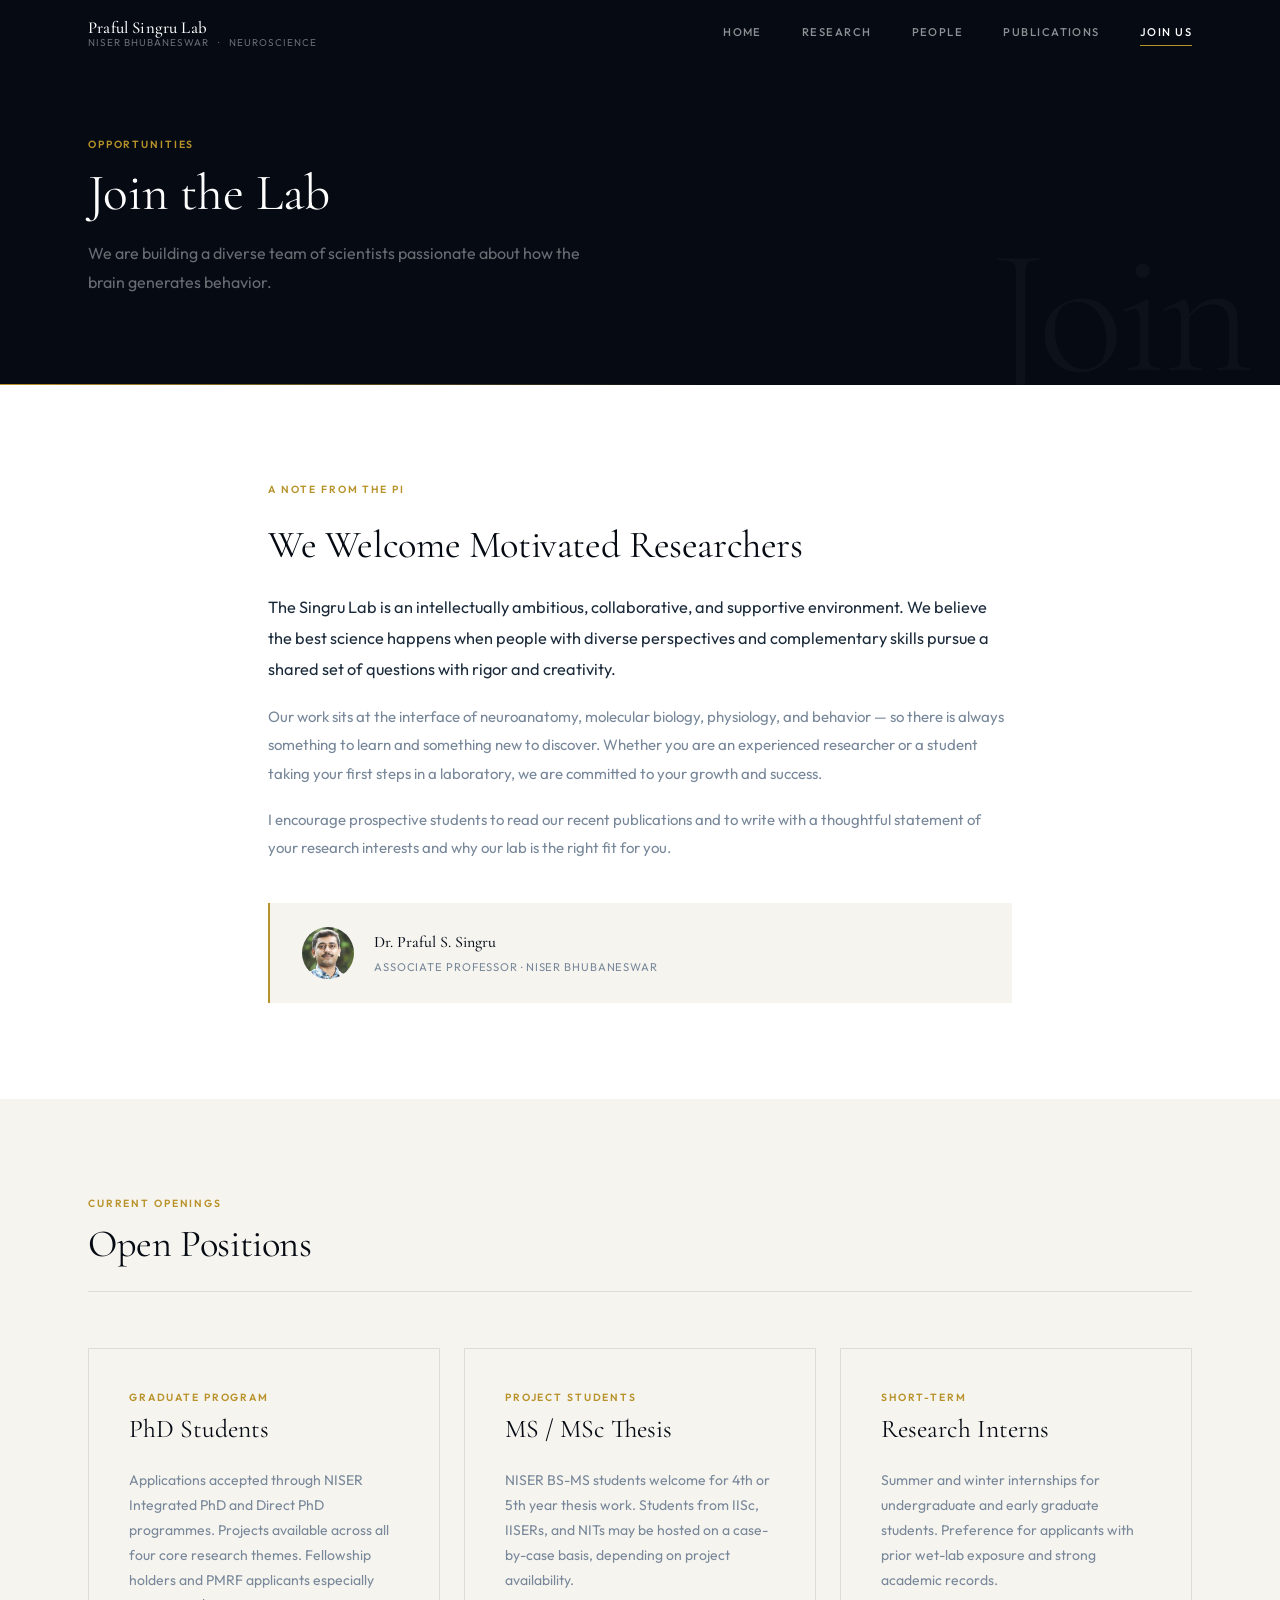
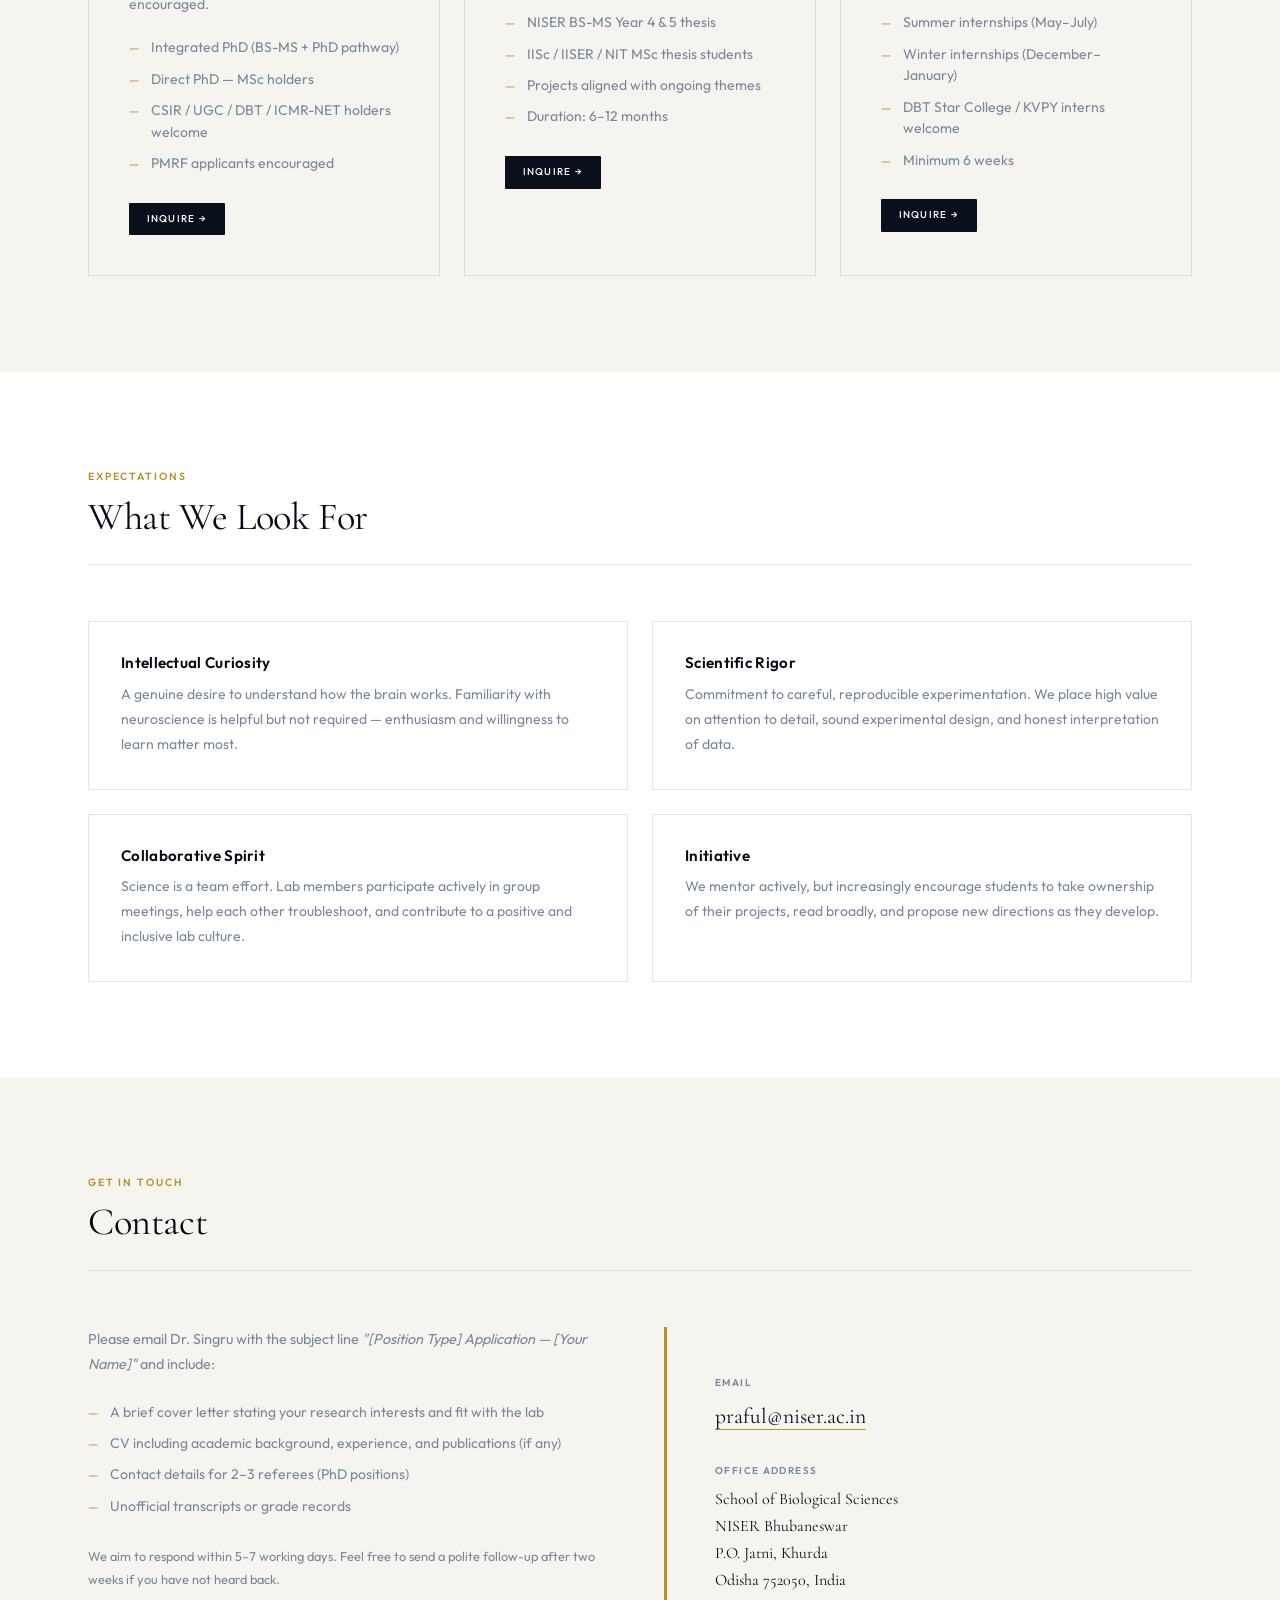
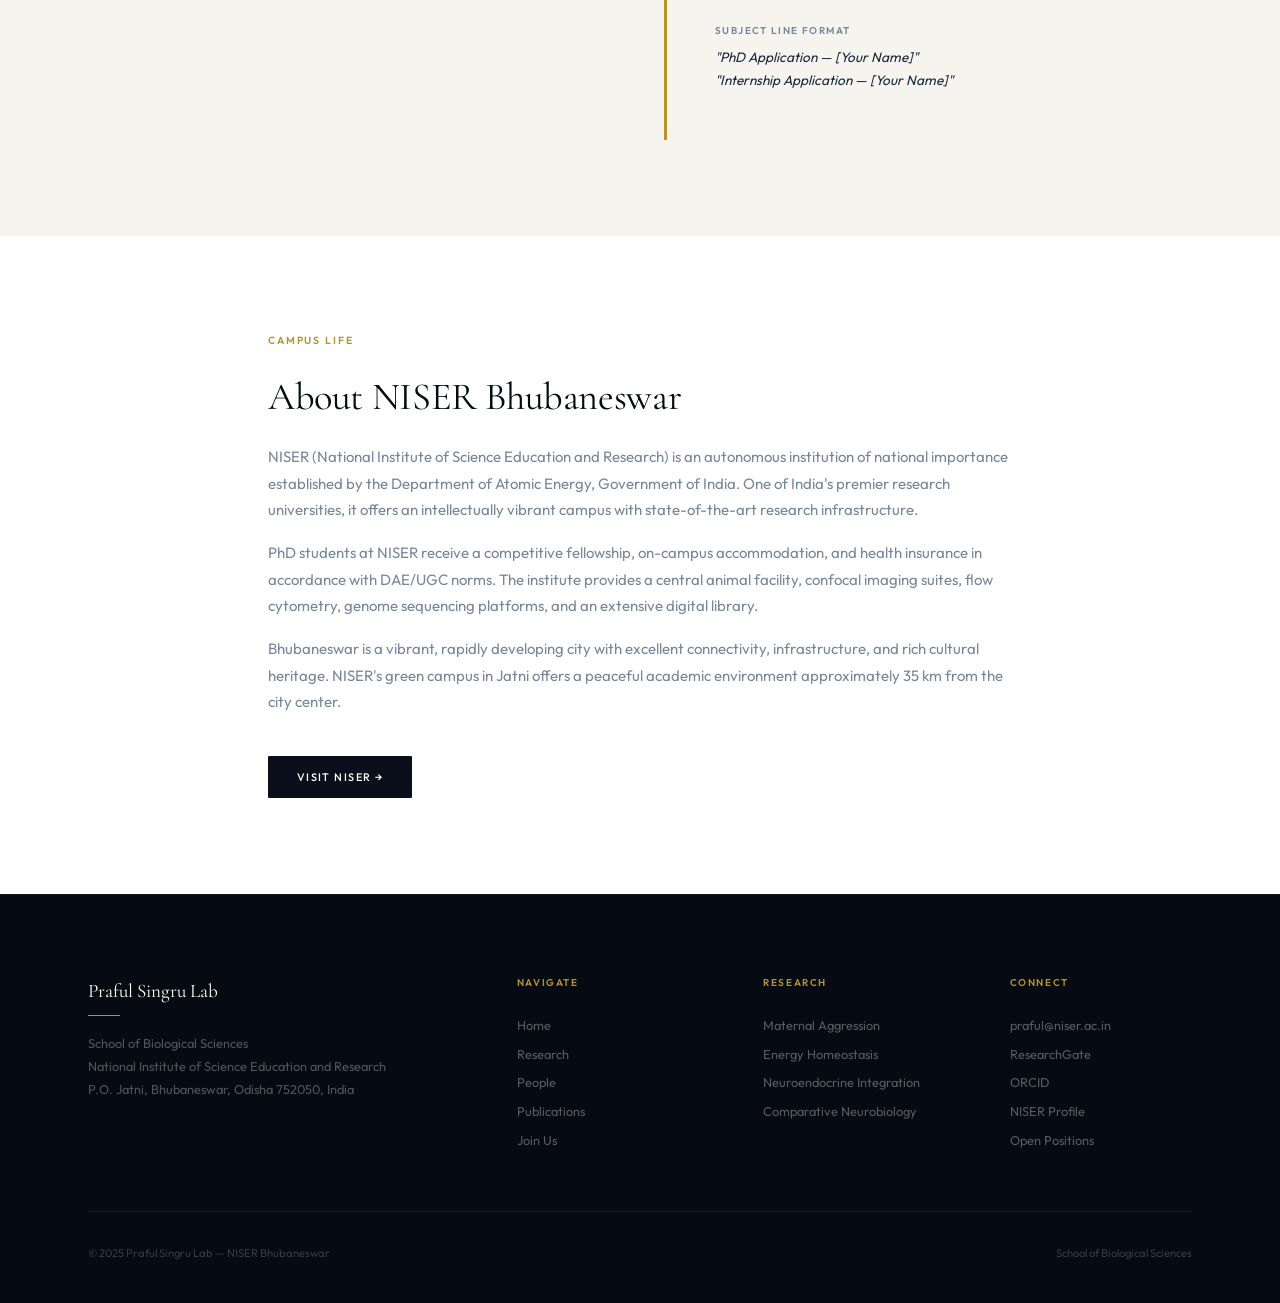
==== join.html @ 6de5e5c5 "first commit" ====
<!DOCTYPE html>
<html lang="en">
<head>
  <meta charset="UTF-8"/>
  <meta name="viewport" content="width=device-width,initial-scale=1.0"/>
  <title>Join Us — Praful Singru Lab</title>
  <link rel="stylesheet" href="assets/style.css"/>
</head>
<body>
<div id="nav-ph"></div>

<div class="page-band">
  <div class="page-band-bg-text">Join</div>
  <div class="page-band-rule"></div>
  <div class="wrap">
    <p class="label" style="color:var(--gold);">Opportunities</p>
    <h1 style="margin-top:.5rem;">Join the Lab</h1>
    <p class="lead">We are building a diverse team of scientists passionate about how the brain generates behavior.</p>
  </div>
</div>

<!-- ═══════ PI NOTE ═══════ -->
<section>
  <div class="wrap-sm">
    <p class="label mb-3" data-reveal>A Note from the PI</p>
    <h2 style="margin-bottom:1.5rem;" data-reveal data-reveal-delay="1">We Welcome Motivated Researchers</h2>

    <p style="font-size:1.02rem;color:var(--slate);line-height:1.9;margin-bottom:1.1rem;" data-reveal data-reveal-delay="2">
      The Singru Lab is an intellectually ambitious, collaborative, and supportive environment.
      We believe the best science happens when people with diverse perspectives and
      complementary skills pursue a shared set of questions with rigor and creativity.
    </p>
    <p style="line-height:1.9;margin-bottom:1.1rem;" data-reveal data-reveal-delay="3">
      Our work sits at the interface of neuroanatomy, molecular biology, physiology, and
      behavior — so there is always something to learn and something new to discover.
      Whether you are an experienced researcher or a student taking your first steps in
      a laboratory, we are committed to your growth and success.
    </p>
    <p style="line-height:1.9;margin-bottom:2.5rem;" data-reveal data-reveal-delay="4">
      I encourage prospective students to read our recent publications and to write
      with a thoughtful statement of your research interests and why our lab is the
      right fit for you.
    </p>

    <div style="display:flex;align-items:center;gap:1.25rem;padding:1.5rem 2rem;border-left:2px solid var(--gold);background:var(--cream);" data-reveal data-reveal-delay="5">
      <div style="width:52px;height:52px;border-radius:50%;background:var(--cream-dk);flex-shrink:0;display:flex;align-items:center;justify-content:center;overflow:hidden;">
        <img src="assets/images/praful-singru.png" alt="Dr. Praful S. Singru"
             style="width:100%;height:100%;object-fit:cover;"
             onerror="this.style.display='none'"/>
      </div>
      <div>
        <div style="font-family:'Cormorant Garamond',serif;font-size:1rem;font-weight:500;color:var(--ink);">Dr. Praful S. Singru</div>
        <div style="font-size:.7rem;color:var(--muted);letter-spacing:.08em;text-transform:uppercase;margin-top:.15rem;">Associate Professor · NISER Bhubaneswar</div>
      </div>
    </div>
  </div>
</section>

<!-- ═══════ OPEN POSITIONS ═══════ -->
<section class="bg-cream">
  <div class="wrap">
    <div class="sec-header">
      <div class="sec-header-left" data-reveal>
        <p class="label">Current Openings</p>
        <h2>Open Positions</h2>
      </div>
    </div>
    <div class="grid-3">

      <div class="position-card" data-reveal>
        <div class="pos-type">
          <p class="label">Graduate Program</p>
          <h3 style="margin-top:.4rem;">PhD Students</h3>
        </div>
        <p style="font-size:.875rem;">Applications accepted through NISER Integrated PhD and Direct PhD programmes. Projects available across all four core research themes. Fellowship holders and PMRF applicants especially encouraged.</p>
        <div class="pos-items">
          <div class="pos-item">Integrated PhD (BS-MS + PhD pathway)</div>
          <div class="pos-item">Direct PhD — MSc holders</div>
          <div class="pos-item">CSIR / UGC / DBT / ICMR-NET holders welcome</div>
          <div class="pos-item">PMRF applicants encouraged</div>
        </div>
        <a href="mailto:praful@niser.ac.in?subject=PhD Application" class="btn btn-ink btn-sm">Inquire →</a>
      </div>

      <div class="position-card" data-reveal data-reveal-delay="1">
        <div class="pos-type">
          <p class="label">Project Students</p>
          <h3 style="margin-top:.4rem;">MS / MSc Thesis</h3>
        </div>
        <p style="font-size:.875rem;">NISER BS-MS students welcome for 4th or 5th year thesis work. Students from IISc, IISERs, and NITs may be hosted on a case-by-case basis, depending on project availability.</p>
        <div class="pos-items">
          <div class="pos-item">NISER BS-MS Year 4 &amp; 5 thesis</div>
          <div class="pos-item">IISc / IISER / NIT MSc thesis students</div>
          <div class="pos-item">Projects aligned with ongoing themes</div>
          <div class="pos-item">Duration: 6–12 months</div>
        </div>
        <a href="mailto:praful@niser.ac.in?subject=MSc Project Inquiry" class="btn btn-ink btn-sm">Inquire →</a>
      </div>

      <div class="position-card" data-reveal data-reveal-delay="2">
        <div class="pos-type">
          <p class="label">Short-Term</p>
          <h3 style="margin-top:.4rem;">Research Interns</h3>
        </div>
        <p style="font-size:.875rem;">Summer and winter internships for undergraduate and early graduate students. Preference for applicants with prior wet-lab exposure and strong academic records.</p>
        <div class="pos-items">
          <div class="pos-item">Summer internships (May–July)</div>
          <div class="pos-item">Winter internships (December–January)</div>
          <div class="pos-item">DBT Star College / KVPY interns welcome</div>
          <div class="pos-item">Minimum 6 weeks</div>
        </div>
        <a href="mailto:praful@niser.ac.in?subject=Internship Application" class="btn btn-ink btn-sm">Inquire →</a>
      </div>

    </div>
  </div>
</section>

<!-- ═══════ WHAT WE LOOK FOR ═══════ -->
<section>
  <div class="wrap">
    <div class="sec-header">
      <div class="sec-header-left" data-reveal>
        <p class="label">Expectations</p>
        <h2>What We Look For</h2>
      </div>
    </div>
    <div class="grid-2">
      <div style="padding:2rem;border:1px solid var(--rule);" data-reveal>
        <h4 style="margin-bottom:.6rem;">Intellectual Curiosity</h4>
        <p style="font-size:.875rem;">A genuine desire to understand how the brain works. Familiarity with neuroscience is helpful but not required — enthusiasm and willingness to learn matter most.</p>
      </div>
      <div style="padding:2rem;border:1px solid var(--rule);" data-reveal data-reveal-delay="1">
        <h4 style="margin-bottom:.6rem;">Scientific Rigor</h4>
        <p style="font-size:.875rem;">Commitment to careful, reproducible experimentation. We place high value on attention to detail, sound experimental design, and honest interpretation of data.</p>
      </div>
      <div style="padding:2rem;border:1px solid var(--rule);" data-reveal data-reveal-delay="2">
        <h4 style="margin-bottom:.6rem;">Collaborative Spirit</h4>
        <p style="font-size:.875rem;">Science is a team effort. Lab members participate actively in group meetings, help each other troubleshoot, and contribute to a positive and inclusive lab culture.</p>
      </div>
      <div style="padding:2rem;border:1px solid var(--rule);" data-reveal data-reveal-delay="3">
        <h4 style="margin-bottom:.6rem;">Initiative</h4>
        <p style="font-size:.875rem;">We mentor actively, but increasingly encourage students to take ownership of their projects, read broadly, and propose new directions as they develop.</p>
      </div>
    </div>
  </div>
</section>

<!-- ═══════ CONTACT ═══════ -->
<section class="bg-cream">
  <div class="wrap">
    <div class="sec-header">
      <div class="sec-header-left" data-reveal>
        <p class="label">Get in Touch</p>
        <h2>Contact</h2>
      </div>
    </div>

    <div style="display:grid;grid-template-columns:1fr 1fr;gap:3rem;align-items:start;">
      <div data-reveal>
        <p style="margin-bottom:1.5rem;font-size:.9rem;">
          Please email Dr. Singru with the subject line
          <em>"[Position Type] Application — [Your Name]"</em> and include:
        </p>
        <div class="pos-items">
          <div class="pos-item">A brief cover letter stating your research interests and fit with the lab</div>
          <div class="pos-item">CV including academic background, experience, and publications (if any)</div>
          <div class="pos-item">Contact details for 2–3 referees (PhD positions)</div>
          <div class="pos-item">Unofficial transcripts or grade records</div>
        </div>
        <p style="font-size:.8rem;color:var(--muted);margin-top:1.5rem;">
          We aim to respond within 5–7 working days. Feel free to send a polite
          follow-up after two weeks if you have not heard back.
        </p>
      </div>

      <div class="contact-panel" data-reveal data-reveal-delay="2">
        <div class="contact-field">
          <div class="contact-field-label">Email</div>
          <div class="contact-field-val">
            <a href="mailto:praful@niser.ac.in">praful@niser.ac.in</a>
          </div>
        </div>
        <div class="contact-field">
          <div class="contact-field-label">Office Address</div>
          <div class="contact-field-val" style="font-size:1rem;line-height:1.7;">
            School of Biological Sciences<br>
            NISER Bhubaneswar<br>
            P.O. Jatni, Khurda<br>
            Odisha 752050, India
          </div>
        </div>
        <div class="contact-field">
          <div class="contact-field-label">Subject Line Format</div>
          <div style="font-size:.85rem;font-style:italic;color:var(--slate);margin-top:.3rem;">
            "PhD Application — [Your Name]"<br>
            "Internship Application — [Your Name]"
          </div>
        </div>
      </div>
    </div>
  </div>
</section>

<!-- ═══════ ABOUT NISER ═══════ -->
<section>
  <div class="wrap-sm">
    <p class="label mb-3" data-reveal>Campus Life</p>
    <h2 style="margin-bottom:1.5rem;" data-reveal data-reveal-delay="1">About NISER Bhubaneswar</h2>
    <p style="margin-bottom:1rem;" data-reveal data-reveal-delay="2">
      NISER (National Institute of Science Education and Research) is an autonomous institution
      of national importance established by the Department of Atomic Energy, Government of India.
      One of India's premier research universities, it offers an intellectually vibrant campus
      with state-of-the-art research infrastructure.
    </p>
    <p style="margin-bottom:1rem;" data-reveal data-reveal-delay="3">
      PhD students at NISER receive a competitive fellowship, on-campus accommodation, and health
      insurance in accordance with DAE/UGC norms. The institute provides a central animal facility,
      confocal imaging suites, flow cytometry, genome sequencing platforms, and an extensive
      digital library.
    </p>
    <p style="margin-bottom:2.5rem;" data-reveal data-reveal-delay="4">
      Bhubaneswar is a vibrant, rapidly developing city with excellent connectivity, infrastructure,
      and rich cultural heritage. NISER's green campus in Jatni offers a peaceful academic
      environment approximately 35 km from the city center.
    </p>
    <a href="https://niser.ac.in" target="_blank" rel="noopener" class="btn btn-ink" data-reveal data-reveal-delay="5">Visit NISER →</a>
  </div>
</section>

<div id="footer-ph"></div>
<script src="assets/components.js"></script>
<style>
  @media(max-width:700px){
    section .wrap > div[style*="grid-template-columns:1fr 1fr"]{grid-template-columns:1fr!important}
  }
</style>
</body>
</html>
---- assets/style.css ----
@import url('https://fonts.googleapis.com/css2?family=Cormorant+Garamond:ital,wght@0,300;0,400;0,500;0,600;1,300;1,400;1,500&family=Outfit:wght@300;400;500;600&display=swap');

:root {
  --ink:        #09101c;
  --ink-deep:   #050a13;
  --slate:      #1b2a3b;
  --gold:       #b8922a;
  --gold-lt:    #c9a84c;
  --gold-pale:  #e8d5a3;
  --gold-dim:   rgba(184,146,42,0.14);
  --cream:      #f6f4ef;
  --cream-dk:   #ece8de;
  --white:      #ffffff;
  --muted:      #78889a;
  --muted-lt:   #a0adb9;
  --rule:       rgba(9,16,28,0.10);
  --rule-heavy: rgba(9,16,28,0.22);
  --rule-lt:    rgba(255,255,255,0.08);
  --ease:       cubic-bezier(0.22, 0.61, 0.36, 1);
  --ease-snap:  cubic-bezier(0.16, 1, 0.3, 1);
  --shadow-sm:  0 2px 14px rgba(9,16,28,0.07);
  --shadow-md:  0 8px 40px rgba(9,16,28,0.11);
}

*,*::before,*::after{box-sizing:border-box;margin:0;padding:0}
html{scroll-behavior:smooth;font-size:16px}
body{font-family:'Outfit',system-ui,sans-serif;color:var(--ink);background:var(--white);line-height:1.7;-webkit-font-smoothing:antialiased;text-rendering:optimizeLegibility}

/* ── Typography ── */
.display{font-family:'Cormorant Garamond',Georgia,serif;font-size:clamp(2.8rem,6.5vw,5.2rem);font-weight:400;line-height:1.06;letter-spacing:-0.025em;color:var(--ink-deep)}
h1,h2,h3,h4{font-family:'Cormorant Garamond',Georgia,serif;line-height:1.18;color:var(--ink-deep)}
h1{font-size:clamp(2rem,4.5vw,3.2rem);font-weight:400}
h2{font-size:clamp(1.65rem,3vw,2.5rem);font-weight:400;letter-spacing:-0.01em}
h3{font-size:clamp(1.2rem,2vw,1.6rem);font-weight:400}
h4{font-size:.95rem;font-weight:600;font-family:'Outfit',sans-serif;letter-spacing:.02em}
p{color:var(--muted);font-size:.9375rem;line-height:1.78}
a{color:inherit;text-decoration:none}

/* ── Layout ── */
.wrap{max-width:1200px;margin:0 auto;padding:0 3rem}
.wrap-sm{max-width:840px;margin:0 auto;padding:0 3rem}
.wrap-xs{max-width:640px;margin:0 auto;padding:0 3rem}
section{padding:6rem 0}

/* ── Scroll Reveal ── */
[data-reveal]{opacity:0;transform:translateY(24px);transition:opacity .75s var(--ease),transform .75s var(--ease)}
[data-reveal].visible{opacity:1;transform:none}
[data-reveal-delay="1"]{transition-delay:.1s}
[data-reveal-delay="2"]{transition-delay:.2s}
[data-reveal-delay="3"]{transition-delay:.3s}
[data-reveal-delay="4"]{transition-delay:.4s}
[data-reveal-delay="5"]{transition-delay:.5s}
[data-reveal-delay="6"]{transition-delay:.6s}

/* ── Navbar ── */
#nav{position:fixed;top:0;left:0;right:0;z-index:200;transition:background .45s var(--ease),border-color .45s,box-shadow .45s;border-bottom:1px solid transparent}
#nav.solid{background:rgba(255,255,255,.97);border-bottom-color:var(--rule);backdrop-filter:blur(20px);-webkit-backdrop-filter:blur(20px)}
.nav-wrap{max-width:1200px;margin:0 auto;padding:0 3rem;height:68px;display:flex;align-items:center;justify-content:space-between}
.nav-logo{display:flex;flex-direction:column;gap:2px}
.nav-logo-name{font-family:'Cormorant Garamond',serif;font-size:1.05rem;font-weight:500;color:var(--white);letter-spacing:.01em;line-height:1;transition:color .3s}
#nav.solid .nav-logo-name{color:var(--ink-deep)}
.nav-logo-sub{font-size:.62rem;font-weight:400;color:rgba(255,255,255,.4);letter-spacing:.1em;text-transform:uppercase;line-height:1;transition:color .3s}
#nav.solid .nav-logo-sub{color:var(--muted)}
.nav-links{display:flex;align-items:center;gap:2.5rem}
.nav-links a{font-size:.7rem;font-weight:500;letter-spacing:.13em;text-transform:uppercase;color:rgba(255,255,255,.55);position:relative;padding-bottom:3px;transition:color .25s}
#nav.solid .nav-links a{color:var(--muted)}
.nav-links a::after{content:'';position:absolute;bottom:-1px;left:0;width:0;height:1px;background:var(--gold);transition:width .35s var(--ease-snap)}
.nav-links a:hover{color:var(--white)}
#nav.solid .nav-links a:hover{color:var(--ink)}
.nav-links a:hover::after,.nav-links a.active::after{width:100%}
.nav-links a.active{color:var(--white)}
#nav.solid .nav-links a.active{color:var(--ink)}
.ham{display:none;flex-direction:column;gap:5px;cursor:pointer;padding:4px}
.ham span{display:block;width:22px;height:1.5px;background:var(--white);border-radius:1px;transition:all .25s}
#nav.solid .ham span{background:var(--ink)}
.mob-nav{display:none;position:fixed;top:68px;left:0;right:0;bottom:0;background:var(--white);z-index:199;flex-direction:column;padding:2.5rem 3rem;gap:.25rem;overflow-y:auto}
.mob-nav.open{display:flex}
.mob-nav a{font-size:1.6rem;font-family:'Cormorant Garamond',serif;font-weight:400;color:var(--ink);padding:.75rem 0;border-bottom:1px solid var(--rule);transition:color .2s,padding-left .3s var(--ease)}
.mob-nav a:hover{color:var(--gold);padding-left:.5rem}

/* ── Hero ── */
.hero{min-height:100svh;background:var(--ink-deep);position:relative;overflow:hidden;display:flex;align-items:flex-end;padding-bottom:5rem}
.hero-canvas{position:absolute;top:0;left:0;width:100%;height:100%;z-index:0;display:block}
/* right vertical rule */
/* right rule removed — animation fills right side */
.hero-content{position:relative;z-index:3;max-width:1200px;margin:0 auto;padding:0 3rem;width:100%}
.hero-eyebrow{display:inline-flex;align-items:center;gap:1rem;font-size:.68rem;font-weight:500;letter-spacing:.2em;text-transform:uppercase;color:var(--gold-pale);margin-bottom:2rem;opacity:0;animation:heroFade .8s .3s var(--ease) forwards}
.hero-eyebrow-line{width:36px;height:1px;background:var(--gold);flex-shrink:0}
.hero .display{color:var(--white);max-width:820px;opacity:0;animation:heroFade .9s .5s var(--ease) forwards}
.hero .display em{font-style:italic;color:var(--gold-pale)}
.hero-sub{font-size:.95rem;font-weight:300;color:rgba(255,255,255,.45);max-width:500px;line-height:1.85;margin-top:1.75rem;opacity:0;animation:heroFade .9s .7s var(--ease) forwards}
.hero-cta{display:flex;gap:.85rem;margin-top:2.75rem;flex-wrap:wrap;opacity:0;animation:heroFade .9s .9s var(--ease) forwards}
.hero-side-label{position:absolute;right:1.6rem;bottom:120px;z-index:3;writing-mode:vertical-rl;font-size:.58rem;letter-spacing:.2em;text-transform:uppercase;color:rgba(255,255,255,.18);display:flex;align-items:center;gap:.6rem;opacity:0;animation:heroFade 1s 1.1s var(--ease) forwards}
.hero-side-label::after{content:'';display:block;width:1px;height:44px;background:linear-gradient(to bottom,rgba(255,255,255,.15),transparent)}

/* ── Ticker ── */
.hero-ticker{position:absolute;bottom:0;left:0;right:0;z-index:4;border-top:1px solid rgba(255,255,255,.07);background:rgba(5,10,19,.7);backdrop-filter:blur(8px);overflow:hidden;height:44px;display:flex;align-items:center}
.hero-ticker-track{display:flex;white-space:nowrap;animation:ticker 40s linear infinite}
.hero-ticker-item{display:inline-flex;align-items:center;gap:1.5rem;font-size:.6rem;font-weight:500;letter-spacing:.18em;text-transform:uppercase;color:rgba(255,255,255,.25);padding:0 3rem}
.hero-ticker-item::before{content:'◆';color:rgba(184,146,42,.6);font-size:.35rem;flex-shrink:0}

/* ── Buttons ── */
.btn{display:inline-flex;align-items:center;gap:.5rem;padding:.72rem 1.8rem;font-family:'Outfit',sans-serif;font-size:.68rem;font-weight:500;letter-spacing:.13em;text-transform:uppercase;border-radius:1px;cursor:pointer;border:none;transition:all .25s var(--ease)}
.btn-gold{background:var(--gold);color:var(--white)}
.btn-gold:hover{background:var(--gold-lt);transform:translateY(-1px);box-shadow:0 6px 24px rgba(184,146,42,.35)}
.btn-ghost{background:transparent;color:var(--white);border:1px solid rgba(255,255,255,.22)}
.btn-ghost:hover{border-color:rgba(255,255,255,.55);transform:translateY(-1px)}
.btn-ink{background:var(--ink);color:var(--white)}
.btn-ink:hover{background:var(--slate);transform:translateY(-1px);box-shadow:var(--shadow-sm)}
.btn-outline-ink{background:transparent;color:var(--ink);border:1px solid var(--rule-heavy)}
.btn-outline-ink:hover{border-color:var(--ink);background:var(--ink);color:var(--white)}
.btn-sm{padding:.5rem 1.1rem;font-size:.62rem}

/* ── Labels ── */
.label{font-size:.65rem;font-weight:600;letter-spacing:.18em;text-transform:uppercase;color:var(--gold)}
.gold-rule{width:40px;height:2px;background:var(--gold)}
.num-ghost{font-family:'Cormorant Garamond',serif;font-size:5.5rem;font-weight:300;line-height:1;color:var(--cream-dk);user-select:none;flex-shrink:0}

/* ── Section header ── */
.sec-header{display:flex;align-items:flex-end;justify-content:space-between;gap:2rem;margin-bottom:3.5rem;padding-bottom:1.5rem;border-bottom:1px solid var(--rule)}
.sec-header-left{flex:1}
.sec-header h2{margin-top:.5rem}

/* ── Page band ── */
.page-band{background:var(--ink-deep);padding:8.5rem 0 5.5rem;position:relative;overflow:hidden}
.page-band-bg-text{position:absolute;bottom:-.1em;right:2rem;font-family:'Cormorant Garamond',serif;font-size:clamp(5rem,14vw,13rem);font-weight:300;color:rgba(255,255,255,.03);line-height:1;pointer-events:none;user-select:none;white-space:nowrap;letter-spacing:-.03em}
.page-band::after{content:'';position:absolute;bottom:0;left:0;right:0;height:1px;background:linear-gradient(to right,var(--gold),transparent 55%)}
.page-band h1{color:var(--white)}
.page-band .lead{font-size:1rem;color:rgba(255,255,255,.4);margin-top:1rem;max-width:520px;line-height:1.8}

/* ── Stats ── */
.stats-bar{background:var(--cream);border-bottom:1px solid var(--cream-dk)}
.stats-grid{display:grid;grid-template-columns:repeat(4,1fr)}
.stat-item{padding:2.5rem 3rem;border-right:1px solid var(--cream-dk);position:relative;overflow:hidden;transition:background .3s}
.stat-item:last-child{border-right:none}
.stat-item::after{content:'';position:absolute;bottom:0;left:0;right:0;height:0;background:var(--gold);transition:height .35s var(--ease-snap)}
.stat-item:hover{background:var(--white)}
.stat-item:hover::after{height:2px}
.stat-num{font-family:'Cormorant Garamond',serif;font-size:3rem;font-weight:300;color:var(--ink);line-height:1;margin-bottom:.4rem}
.stat-label{font-size:.63rem;font-weight:500;letter-spacing:.14em;text-transform:uppercase;color:var(--muted)}

/* ── About ── */
.about-split{display:grid;grid-template-columns:1fr 1fr;gap:6rem;align-items:center}
.about-img-ph{aspect-ratio:4/3;background:var(--cream);border:1px solid var(--cream-dk);display:flex;align-items:center;justify-content:center;color:#b8c0cc;font-size:.72rem;position:relative}
.about-img-ph::before{content:'';position:absolute;top:-14px;left:-14px;right:14px;bottom:14px;border:1px solid var(--cream-dk);pointer-events:none}
.about-img-ph::after{content:'';position:absolute;bottom:-4px;right:-4px;width:56px;height:56px;background:var(--gold);opacity:.1;pointer-events:none}

/* ── Homepage research highlight cards ── */
.highlight-grid{display:grid;grid-template-columns:repeat(3,1fr);border-top:1px solid var(--rule-lt)}
.highlight-item{padding:2.75rem;border-right:1px solid var(--rule-lt);position:relative;transition:background .3s var(--ease)}
.highlight-item:last-child{border-right:none}
.highlight-item::before{content:'';position:absolute;top:0;left:0;right:0;height:0;background:linear-gradient(to right,var(--gold),transparent);opacity:.6;transition:height .35s var(--ease-snap)}
.highlight-item:hover{background:rgba(255,255,255,.03)}
.highlight-item:hover::before{height:1px}
.hi-num{font-family:'Cormorant Garamond',serif;font-size:.7rem;color:rgba(255,255,255,.2);letter-spacing:.12em;margin-bottom:1.5rem}
.hi-title{font-family:'Cormorant Garamond',serif;font-size:1.35rem;color:var(--white);font-weight:400;margin-bottom:.75rem;line-height:1.3}
.hi-body{font-size:.83rem;color:rgba(255,255,255,.4);line-height:1.78}
.hi-link{display:inline-flex;align-items:center;gap:.4rem;font-size:.62rem;font-weight:500;letter-spacing:.12em;text-transform:uppercase;color:var(--gold);border-bottom:1px solid rgba(184,146,42,.35);padding-bottom:1px;margin-top:1.25rem;transition:border-color .2s,color .2s}
.hi-link:hover{border-color:var(--gold);color:var(--gold-lt)}

/* ── Homepage pubs ── */
.home-pub-item{display:grid;grid-template-columns:48px 1fr;gap:1.5rem;align-items:start;padding:1.75rem 0;border-bottom:1px solid var(--rule);position:relative;transition:padding .2s}
.home-pub-index{font-family:'Cormorant Garamond',serif;font-size:1.35rem;color:var(--cream-dk);font-weight:300;padding-top:.1rem}

/* ── Research page items ── */
.research-item{display:grid;grid-template-columns:100px 1fr 1fr;gap:0 3rem;align-items:start;padding:4rem 0;border-bottom:1px solid var(--rule);position:relative}
.research-item:first-of-type{border-top:1px solid var(--rule)}
.research-item-body{padding:0 2.5rem;border-left:1px solid var(--rule)}
.research-item-body h3{margin-bottom:1rem;line-height:1.25}
.research-item-body p{font-size:.875rem;margin-bottom:.85rem}
.research-item-body ul{margin:.75rem 0 1.25rem;padding-left:0;list-style:none;display:flex;flex-direction:column;gap:.4rem}
.research-item-body li{display:flex;align-items:baseline;gap:.75rem;font-size:.85rem;color:var(--muted);line-height:1.5}
.research-item-body li::before{content:'→';color:var(--gold);font-size:.7rem;flex-shrink:0}
.research-item-body strong{color:var(--slate);font-weight:500}
.research-img-ph{aspect-ratio:4/3;background:var(--cream);border:1px solid var(--cream-dk);display:flex;align-items:center;justify-content:center;color:var(--muted-lt);font-size:.72rem;text-align:center;position:relative}
.research-img-ph::before{content:'';position:absolute;top:8px;left:8px;right:-8px;bottom:-8px;border:1px solid var(--cream-dk);z-index:-1}

/* ── Methods grid ── */
.methods-grid{display:grid;grid-template-columns:repeat(3,1fr);border:1px solid var(--rule)}
.method-item{padding:2rem;border-right:1px solid var(--rule);border-bottom:1px solid var(--rule);transition:background .2s;position:relative}
.method-item:hover{background:var(--cream)}
.method-item:nth-child(3n){border-right:none}
.method-item:nth-last-child(-n+3){border-bottom:none}
.method-num{font-family:'Cormorant Garamond',serif;font-size:1.8rem;font-weight:300;color:var(--cream-dk);line-height:1;margin-bottom:.5rem}
.method-item h4{margin-bottom:.5rem}

/* ── PI ── */
.pi-block{display:grid;grid-template-columns:260px 1fr;gap:4rem;align-items:start;padding:3.5rem;border:1px solid var(--rule);background:var(--cream);position:relative}
.pi-block::before{content:'';position:absolute;top:0;left:0;width:3px;height:100%;background:var(--gold)}
.pi-img{width:100%;aspect-ratio:3/4;background:var(--cream-dk);border:1px solid var(--cream-dk);display:flex;flex-direction:column;align-items:center;justify-content:center;color:#b0bac7;font-size:.72rem;text-align:center;gap:.3rem;overflow:hidden}
.pi-img img{width:100%;height:100%;object-fit:cover;display:block}
.pi-role{font-size:.63rem;font-weight:600;letter-spacing:.14em;text-transform:uppercase;color:var(--gold);margin-top:.35rem;margin-bottom:1.75rem}
.pi-bio p{font-size:.875rem;margin-bottom:.9rem;line-height:1.78}
.pi-links{display:flex;flex-wrap:wrap;gap:.5rem;margin-top:1.75rem}
.pi-link{font-size:.62rem;font-weight:500;letter-spacing:.1em;text-transform:uppercase;color:var(--ink);border:1px solid var(--rule-heavy);padding:.4rem .85rem;transition:all .2s var(--ease)}
.pi-link:hover{background:var(--ink);color:var(--white);border-color:var(--ink)}

/* ── People grid ── */
.people-grid{display:grid;grid-template-columns:repeat(auto-fill,minmax(190px,1fr));border:1px solid var(--rule);background:var(--rule);gap:1px}
.person-cell{background:var(--white);padding:2rem 1.5rem;transition:background .25s;position:relative}
.person-cell::before{content:'';position:absolute;top:0;left:0;right:0;height:0;background:var(--gold);transition:height .3s var(--ease-snap)}
.person-cell:hover{background:var(--cream)}
.person-cell:hover::before{height:2px}
.person-img{aspect-ratio:1;background:var(--cream);margin-bottom:1.2rem;display:flex;align-items:center;justify-content:center;color:#c0c8d4;font-size:.7rem;overflow:hidden}
.person-img img{width:100%;height:100%;object-fit:cover;display:block}
.person-name{font-weight:500;font-size:.9rem;color:var(--ink);margin-bottom:.15rem;line-height:1.3}
.person-role{font-size:.62rem;color:var(--muted);text-transform:uppercase;letter-spacing:.09em;margin-bottom:.6rem}
.person-topic{font-size:.8rem;color:var(--muted);line-height:1.55;margin-bottom:.75rem}
.person-link{font-size:.62rem;font-weight:500;letter-spacing:.1em;text-transform:uppercase;color:var(--gold);border-bottom:1px solid rgba(184,146,42,.35);padding-bottom:1px;margin-right:.75rem;transition:color .2s,border-color .2s}
.person-link:hover{color:var(--ink);border-color:var(--ink)}

/* ── Alumni ── */
.alumni-table{width:100%;border-collapse:collapse}
.alumni-table th{font-size:.62rem;font-weight:600;letter-spacing:.14em;text-transform:uppercase;color:var(--muted);text-align:left;padding:0 1rem 1rem 0;border-bottom:1px solid var(--rule-heavy)}
.alumni-table td{padding:1rem 1rem 1rem 0;font-size:.875rem;border-bottom:1px solid rgba(9,16,28,.05);vertical-align:top}
.alumni-table tr:hover td{background:var(--cream)}
.alumni-table td:first-child{font-weight:500;color:var(--ink)}
.alumni-table td:not(:first-child){color:var(--muted)}

/* ── Publications ── */
.filter-tabs{display:inline-flex;border:1px solid var(--rule-heavy);margin-bottom:3.5rem;overflow:hidden}
.filter-tab{font-size:.62rem;font-weight:500;letter-spacing:.1em;text-transform:uppercase;padding:.6rem 1.15rem;cursor:pointer;color:var(--muted);background:var(--white);border-right:1px solid var(--rule);transition:all .18s}
.filter-tab:last-child{border-right:none}
.filter-tab:hover{color:var(--ink);background:var(--cream)}
.filter-tab.on{background:var(--ink);color:var(--white)}
.pub-year-block{margin-bottom:3.5rem}
.pub-year-head{display:flex;align-items:baseline;gap:1.25rem;margin-bottom:1.25rem;padding-bottom:.85rem;border-bottom:2px solid var(--ink-deep)}
.pub-year-num{font-family:'Cormorant Garamond',serif;font-size:2.2rem;font-weight:300;color:var(--ink);line-height:1}
.pub-year-count{font-size:.62rem;font-weight:500;letter-spacing:.1em;text-transform:uppercase;color:var(--muted-lt)}
.pub-item{padding:1.4rem 0 1.4rem 0;border-bottom:1px solid rgba(9,16,28,.05);display:grid;grid-template-columns:18px 1fr;gap:0 1.25rem;align-items:start;position:relative;border-left:2px solid transparent;transition:border-color .25s,background .2s,padding .2s}
.pub-item.starred{border-left-color:var(--gold)}
.pub-item:hover{background:var(--cream);padding-left:1rem;padding-right:1rem;margin:0 -1rem}
.pub-star{color:var(--gold);font-size:.65rem;padding-top:.28rem}
.pub-star.empty{opacity:0}
.pub-title{font-family:'Cormorant Garamond',serif;font-size:1.05rem;color:var(--ink);line-height:1.45;margin-bottom:.3rem;font-weight:500}
.pub-authors{font-size:.8rem;color:var(--muted);margin-bottom:.2rem;line-height:1.55}
.pub-authors strong{color:var(--slate);font-weight:500}
.pub-venue-row{display:flex;align-items:center;gap:.75rem;flex-wrap:wrap;margin-bottom:.5rem}
.pub-venue{font-size:.78rem;color:var(--muted);font-style:italic}
.pub-badge{font-size:.57rem;font-weight:600;letter-spacing:.1em;text-transform:uppercase;padding:.18rem .55rem;background:var(--gold-dim);color:var(--gold);border:1px solid rgba(184,146,42,.2)}
.pub-doi{display:inline-flex;align-items:center;gap:.3rem;font-size:.62rem;font-weight:500;letter-spacing:.1em;text-transform:uppercase;color:var(--gold);border-bottom:1px solid rgba(184,146,42,.35);padding-bottom:1px;transition:color .2s,border-color .2s}
.pub-doi:hover{color:var(--ink);border-color:var(--ink)}

/* ── Join page ── */
.position-card{border:1px solid var(--rule);padding:2.5rem;position:relative;overflow:hidden;transition:box-shadow .3s var(--ease),transform .3s var(--ease)}
.position-card::before{content:'';position:absolute;top:0;left:0;right:0;height:0;background:var(--gold);transition:height .35s var(--ease-snap)}
.position-card:hover{box-shadow:var(--shadow-md);transform:translateY(-3px)}
.position-card:hover::before{height:2px}
.pos-type{margin-bottom:1.5rem}
.pos-items{margin:1.25rem 0 1.75rem;display:flex;flex-direction:column;gap:.6rem}
.pos-item{display:flex;gap:.75rem;align-items:baseline;font-size:.875rem;color:var(--muted);line-height:1.55}
.pos-item::before{content:'—';color:var(--gold);font-size:.75rem;flex-shrink:0}
.contact-panel{background:var(--cream);padding:3rem;border-left:3px solid var(--gold)}
.contact-field{margin-bottom:1.75rem}
.contact-field:last-child{margin-bottom:0}
.contact-field-label{font-size:.62rem;font-weight:600;letter-spacing:.14em;text-transform:uppercase;color:var(--muted);margin-bottom:.4rem}
.contact-field-val{font-family:'Cormorant Garamond',serif;font-size:1.35rem;color:var(--ink)}
.contact-field-val a{border-bottom:1px solid var(--gold);transition:color .2s}
.contact-field-val a:hover{color:var(--gold)}

/* ── Footer ── */
footer{background:var(--ink-deep);border-top:1px solid rgba(255,255,255,.05);padding:5rem 0 2.5rem}
.footer-grid{display:grid;grid-template-columns:2fr 1fr 1fr 1fr;gap:4rem;margin-bottom:3.5rem}
.footer-brand-name{font-family:'Cormorant Garamond',serif;font-size:1.2rem;color:var(--white);font-weight:400;margin-bottom:.5rem}
.footer-gold-line{width:32px;height:1px;background:var(--gold);margin-bottom:1rem}
.footer-brand-inst{font-size:.8rem;color:rgba(255,255,255,.3);line-height:1.8}
.footer-col-head{font-size:.62rem;font-weight:600;letter-spacing:.16em;text-transform:uppercase;color:var(--gold);margin-bottom:1.25rem}
.footer-col a{display:block;font-size:.8rem;color:rgba(255,255,255,.33);padding:.22rem 0;transition:color .2s,padding-left .25s var(--ease)}
.footer-col a:hover{color:var(--white);padding-left:.35rem}
.footer-base{border-top:1px solid rgba(255,255,255,.07);padding-top:2rem;display:flex;justify-content:space-between;align-items:center;font-size:.7rem;color:rgba(255,255,255,.2);flex-wrap:wrap;gap:.5rem}

/* ── Keyframes ── */
@keyframes heroFade{from{opacity:0;transform:translateY(18px)}to{opacity:1;transform:translateY(0)}}
@keyframes ticker{from{transform:translateX(0)}to{transform:translateX(-50%)}}

/* ── Utils ── */
.bg-cream{background:var(--cream)}
.bg-ink{background:var(--ink-deep)}
.mt-1{margin-top:.5rem}.mt-2{margin-top:1rem}.mt-3{margin-top:1.5rem}.mt-4{margin-top:2rem}.mt-6{margin-top:3rem}
.mb-1{margin-bottom:.5rem}.mb-2{margin-bottom:1rem}.mb-3{margin-bottom:1.5rem}.mb-4{margin-bottom:2rem}
.grid-2{display:grid;grid-template-columns:repeat(2,1fr);gap:1.5rem}
.grid-3{display:grid;grid-template-columns:repeat(3,1fr);gap:1.5rem}
.text-gold{color:var(--gold)}.text-white{color:var(--white)!important}.text-muted{color:var(--muted)}

/* ── Responsive ── */
@media(max-width:1024px){
  .wrap,.wrap-sm,.wrap-xs{padding:0 2rem}
  .nav-wrap{padding:0 2rem}
  .hero-content{padding:0 2rem}
  .footer-grid{grid-template-columns:1fr 1fr;gap:2.5rem}
  .about-split{gap:3rem}
  .stats-grid{grid-template-columns:repeat(2,1fr)}
  .stat-item{border-bottom:1px solid var(--cream-dk)}
  .research-item{grid-template-columns:80px 1fr}
  .research-item>.research-img-ph{display:none}
  .pi-block{grid-template-columns:200px 1fr;gap:2.5rem;padding:2.5rem}
  .methods-grid{grid-template-columns:repeat(2,1fr)}
  .method-item:nth-child(3n){border-right:1px solid var(--rule)}
  .method-item:nth-child(2n){border-right:none}
}
@media(max-width:768px){
  section{padding:4rem 0}
  .wrap,.wrap-sm,.wrap-xs{padding:0 1.5rem}
  .nav-links{display:none}
  .ham{display:flex}
  .hero::before{display:none}
  .hero-content{padding:0 1.5rem}
  .hero-side-label{display:none}
  .sec-header{flex-direction:column;align-items:flex-start;gap:.75rem}
  .about-split{grid-template-columns:1fr}
  .about-img-ph::before{display:none}
  .pi-block{grid-template-columns:1fr}
  .pi-img{aspect-ratio:1;max-width:140px}
  .highlight-grid{grid-template-columns:1fr}
  .highlight-item{border-right:none;border-bottom:1px solid var(--rule-lt)}
  .grid-3{grid-template-columns:repeat(2,1fr)}
  .people-grid{grid-template-columns:repeat(2,1fr)}
  .pub-item:hover{margin:0;padding-left:0;padding-right:0}
  .methods-grid{grid-template-columns:1fr}
  .method-item{border-right:none!important}
  .filter-tabs{flex-wrap:wrap}
}
@media(max-width:520px){
  .wrap,.wrap-sm,.wrap-xs{padding:0 1.25rem}
  .stats-grid{grid-template-columns:1fr 1fr}
  .grid-2,.grid-3{grid-template-columns:1fr}
  .people-grid{grid-template-columns:repeat(2,1fr)}
  .footer-grid{grid-template-columns:1fr}
  .hero-cta{flex-direction:column}
  .btn{justify-content:center}
  .pub-item{grid-template-columns:1fr}
  .pub-star{display:none}
  .home-pub-item{grid-template-columns:1fr}
  .home-pub-index{display:none}
  .research-item{grid-template-columns:1fr}
  .num-ghost{display:none}
  .research-item-body{padding:0;border-left:none}
}
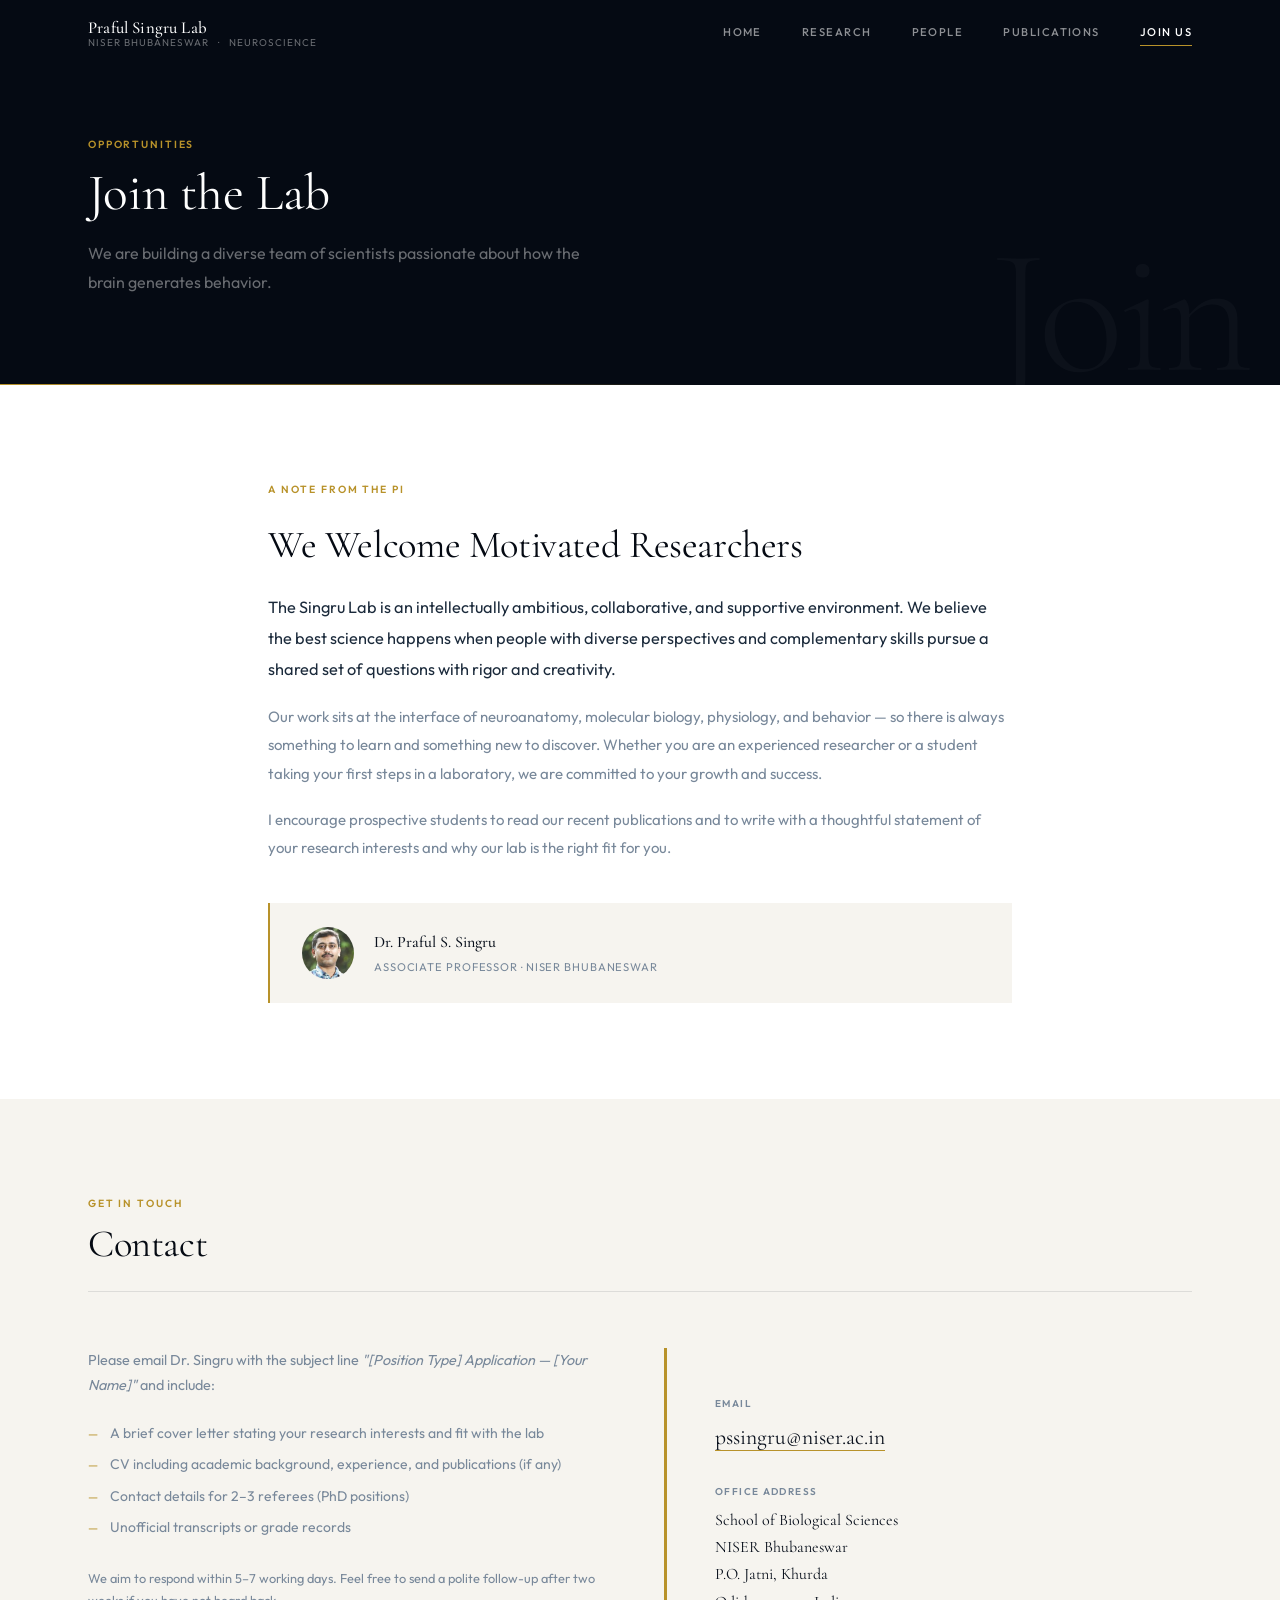
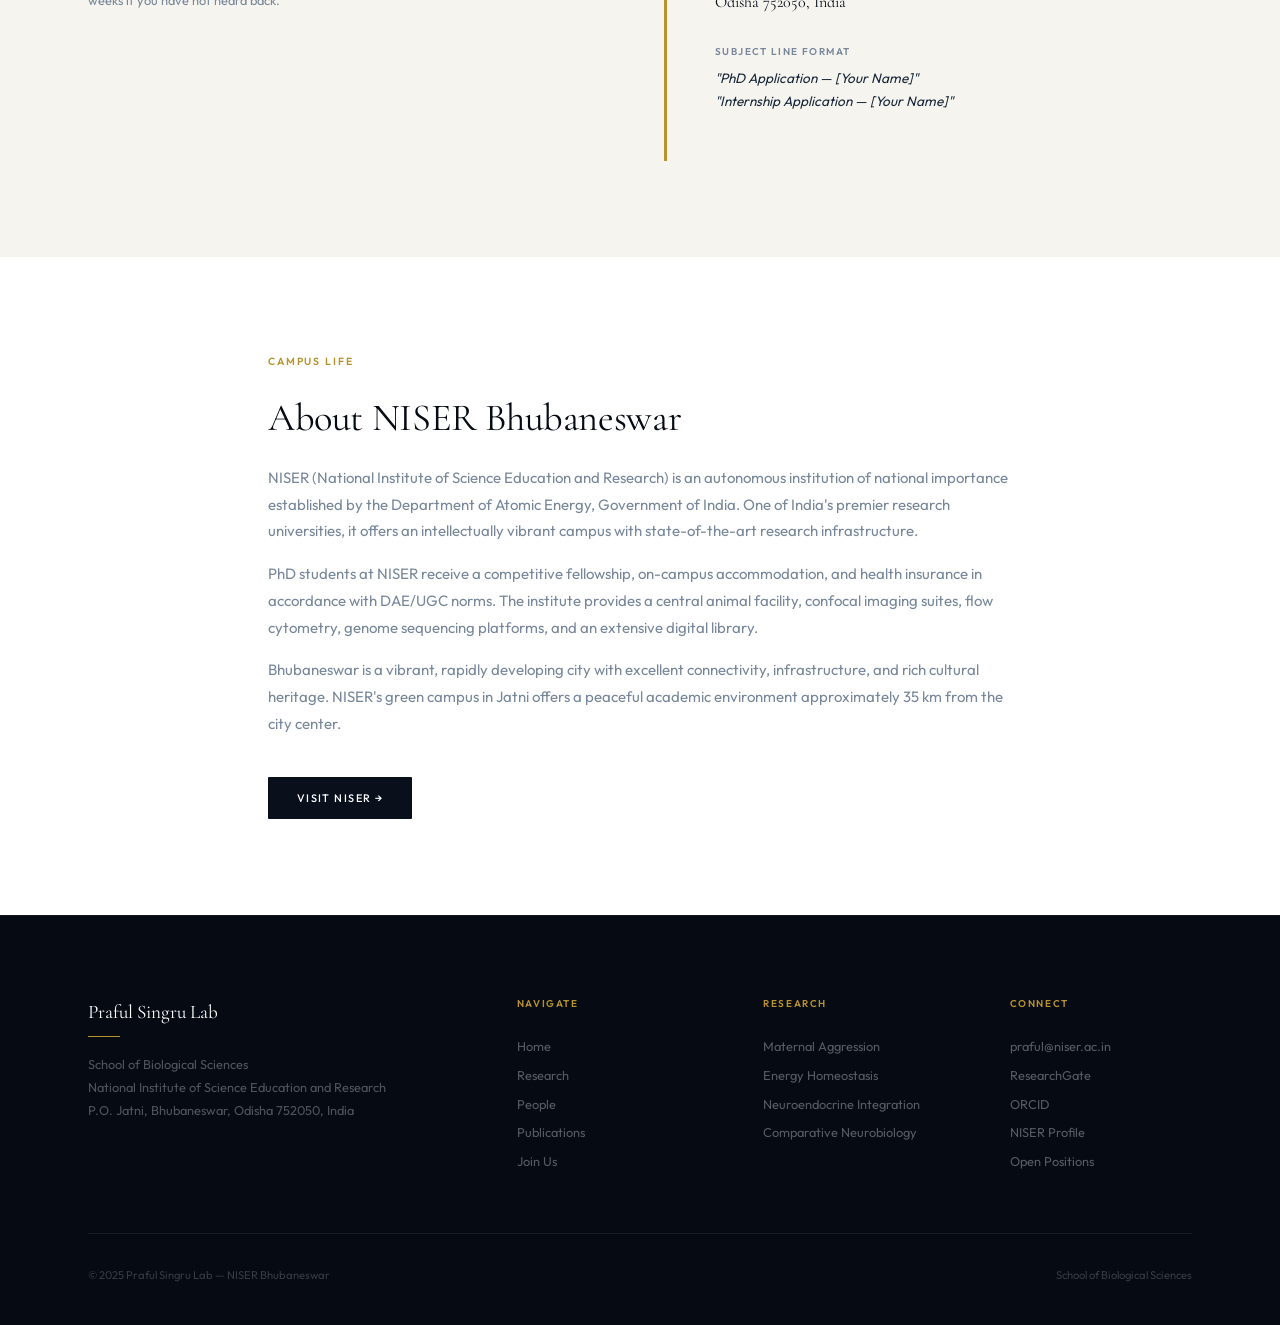
==== commit b2ec5c79: "papers updated" ====
--- a/join.html
+++ b/join.html
@@ -56,95 +56,7 @@
   </div>
 </section>
 
-<!-- ═══════ OPEN POSITIONS ═══════ -->
-<section class="bg-cream">
-  <div class="wrap">
-    <div class="sec-header">
-      <div class="sec-header-left" data-reveal>
-        <p class="label">Current Openings</p>
-        <h2>Open Positions</h2>
-      </div>
-    </div>
-    <div class="grid-3">
 
-      <div class="position-card" data-reveal>
-        <div class="pos-type">
-          <p class="label">Graduate Program</p>
-          <h3 style="margin-top:.4rem;">PhD Students</h3>
-        </div>
-        <p style="font-size:.875rem;">Applications accepted through NISER Integrated PhD and Direct PhD programmes. Projects available across all four core research themes. Fellowship holders and PMRF applicants especially encouraged.</p>
-        <div class="pos-items">
-          <div class="pos-item">Integrated PhD (BS-MS + PhD pathway)</div>
-          <div class="pos-item">Direct PhD — MSc holders</div>
-          <div class="pos-item">CSIR / UGC / DBT / ICMR-NET holders welcome</div>
-          <div class="pos-item">PMRF applicants encouraged</div>
-        </div>
-        <a href="mailto:praful@niser.ac.in?subject=PhD Application" class="btn btn-ink btn-sm">Inquire →</a>
-      </div>
-
-      <div class="position-card" data-reveal data-reveal-delay="1">
-        <div class="pos-type">
-          <p class="label">Project Students</p>
-          <h3 style="margin-top:.4rem;">MS / MSc Thesis</h3>
-        </div>
-        <p style="font-size:.875rem;">NISER BS-MS students welcome for 4th or 5th year thesis work. Students from IISc, IISERs, and NITs may be hosted on a case-by-case basis, depending on project availability.</p>
-        <div class="pos-items">
-          <div class="pos-item">NISER BS-MS Year 4 &amp; 5 thesis</div>
-          <div class="pos-item">IISc / IISER / NIT MSc thesis students</div>
-          <div class="pos-item">Projects aligned with ongoing themes</div>
-          <div class="pos-item">Duration: 6–12 months</div>
-        </div>
-        <a href="mailto:praful@niser.ac.in?subject=MSc Project Inquiry" class="btn btn-ink btn-sm">Inquire →</a>
-      </div>
-
-      <div class="position-card" data-reveal data-reveal-delay="2">
-        <div class="pos-type">
-          <p class="label">Short-Term</p>
-          <h3 style="margin-top:.4rem;">Research Interns</h3>
-        </div>
-        <p style="font-size:.875rem;">Summer and winter internships for undergraduate and early graduate students. Preference for applicants with prior wet-lab exposure and strong academic records.</p>
-        <div class="pos-items">
-          <div class="pos-item">Summer internships (May–July)</div>
-          <div class="pos-item">Winter internships (December–January)</div>
-          <div class="pos-item">DBT Star College / KVPY interns welcome</div>
-          <div class="pos-item">Minimum 6 weeks</div>
-        </div>
-        <a href="mailto:praful@niser.ac.in?subject=Internship Application" class="btn btn-ink btn-sm">Inquire →</a>
-      </div>
-
-    </div>
-  </div>
-</section>
-
-<!-- ═══════ WHAT WE LOOK FOR ═══════ -->
-<section>
-  <div class="wrap">
-    <div class="sec-header">
-      <div class="sec-header-left" data-reveal>
-        <p class="label">Expectations</p>
-        <h2>What We Look For</h2>
-      </div>
-    </div>
-    <div class="grid-2">
-      <div style="padding:2rem;border:1px solid var(--rule);" data-reveal>
-        <h4 style="margin-bottom:.6rem;">Intellectual Curiosity</h4>
-        <p style="font-size:.875rem;">A genuine desire to understand how the brain works. Familiarity with neuroscience is helpful but not required — enthusiasm and willingness to learn matter most.</p>
-      </div>
-      <div style="padding:2rem;border:1px solid var(--rule);" data-reveal data-reveal-delay="1">
-        <h4 style="margin-bottom:.6rem;">Scientific Rigor</h4>
-        <p style="font-size:.875rem;">Commitment to careful, reproducible experimentation. We place high value on attention to detail, sound experimental design, and honest interpretation of data.</p>
-      </div>
-      <div style="padding:2rem;border:1px solid var(--rule);" data-reveal data-reveal-delay="2">
-        <h4 style="margin-bottom:.6rem;">Collaborative Spirit</h4>
-        <p style="font-size:.875rem;">Science is a team effort. Lab members participate actively in group meetings, help each other troubleshoot, and contribute to a positive and inclusive lab culture.</p>
-      </div>
-      <div style="padding:2rem;border:1px solid var(--rule);" data-reveal data-reveal-delay="3">
-        <h4 style="margin-bottom:.6rem;">Initiative</h4>
-        <p style="font-size:.875rem;">We mentor actively, but increasingly encourage students to take ownership of their projects, read broadly, and propose new directions as they develop.</p>
-      </div>
-    </div>
-  </div>
-</section>
 
 <!-- ═══════ CONTACT ═══════ -->
 <section class="bg-cream">
@@ -178,7 +90,7 @@
         <div class="contact-field">
           <div class="contact-field-label">Email</div>
           <div class="contact-field-val">
-            <a href="mailto:praful@niser.ac.in">praful@niser.ac.in</a>
+            <a href="mailto:pssingru@niser.ac.in">pssingru@niser.ac.in</a>
           </div>
         </div>
         <div class="contact-field">
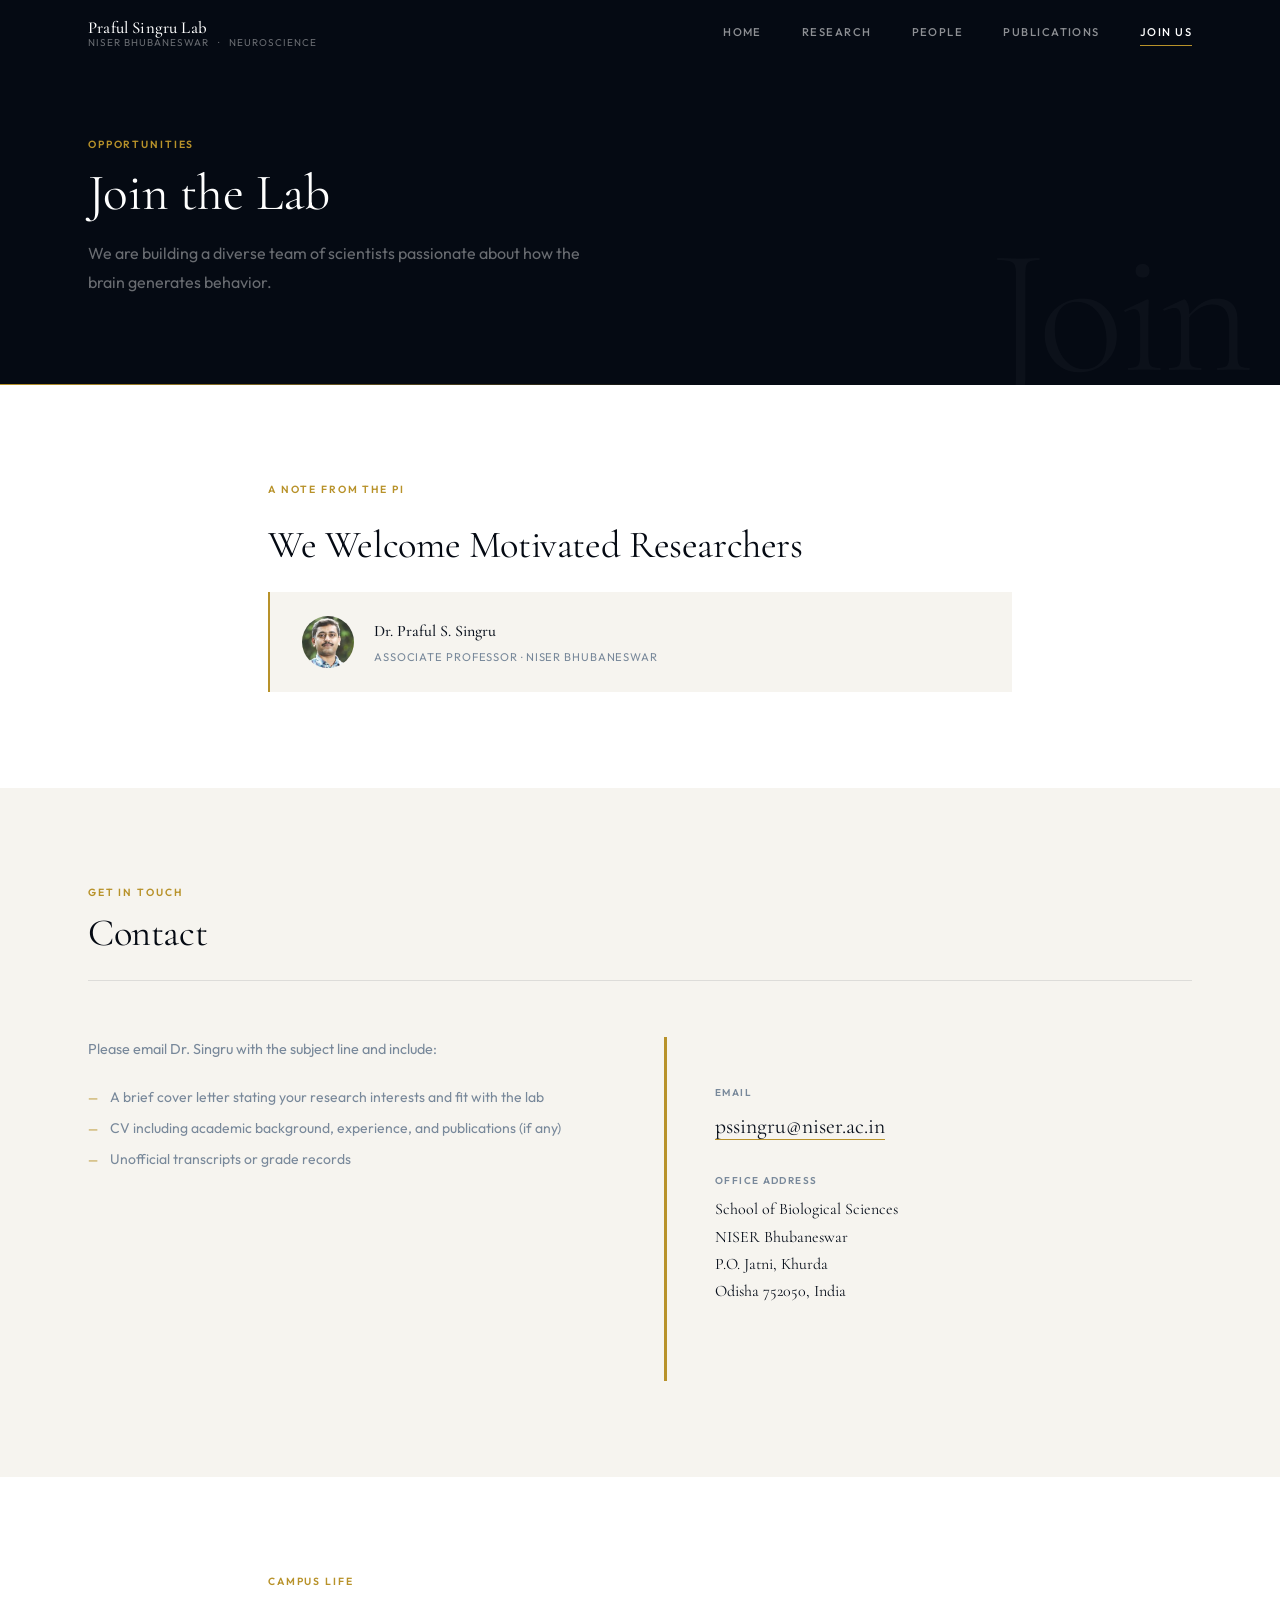
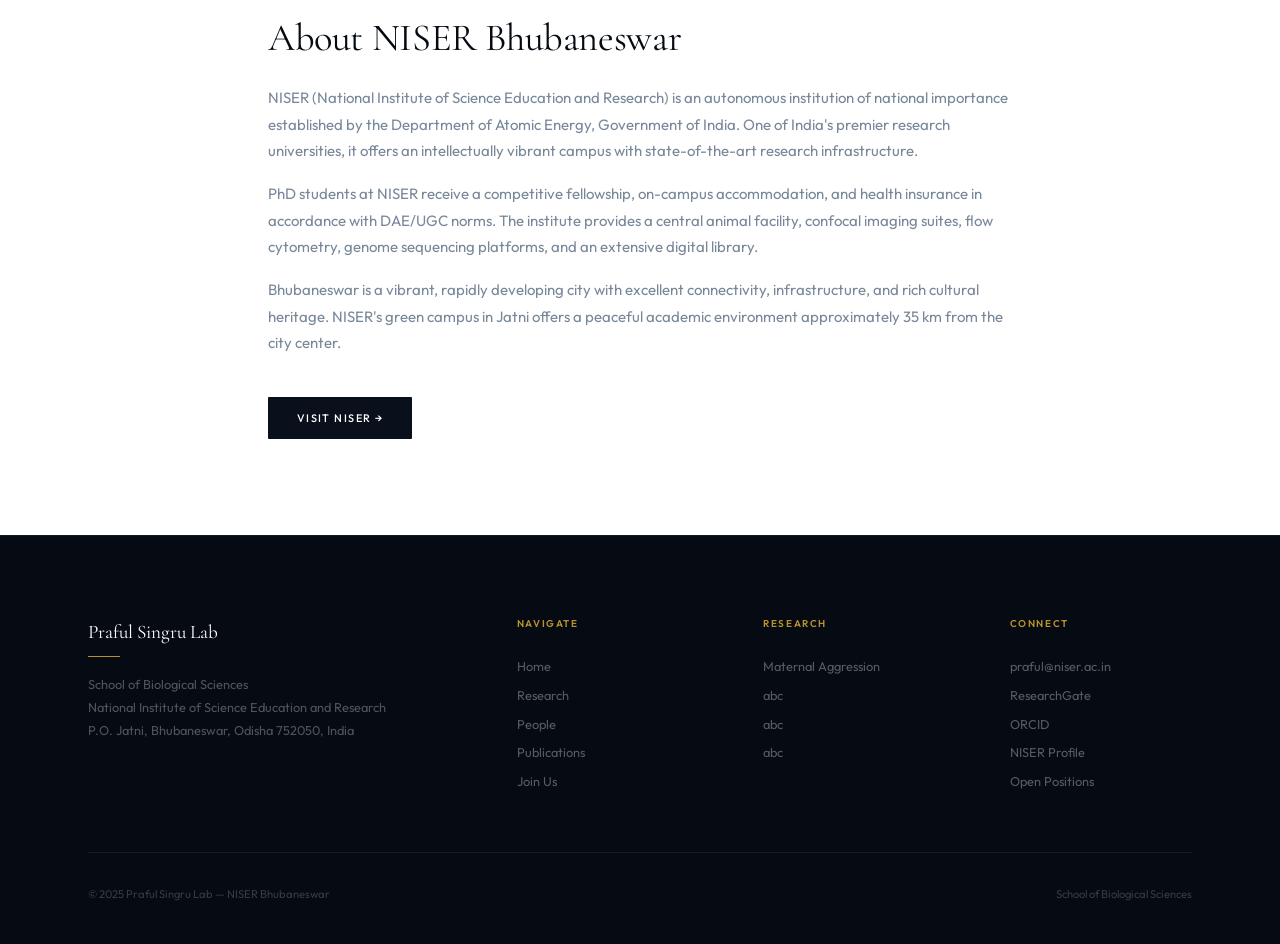
==== commit 4eba8a8b: "blanker" ====
--- a/join.html
+++ b/join.html
@@ -25,7 +25,7 @@
     <p class="label mb-3" data-reveal>A Note from the PI</p>
     <h2 style="margin-bottom:1.5rem;" data-reveal data-reveal-delay="1">We Welcome Motivated Researchers</h2>
 
-    <p style="font-size:1.02rem;color:var(--slate);line-height:1.9;margin-bottom:1.1rem;" data-reveal data-reveal-delay="2">
+    <!--<p style="font-size:1.02rem;color:var(--slate);line-height:1.9;margin-bottom:1.1rem;" data-reveal data-reveal-delay="2">
       The Singru Lab is an intellectually ambitious, collaborative, and supportive environment.
       We believe the best science happens when people with diverse perspectives and
       complementary skills pursue a shared set of questions with rigor and creativity.
@@ -40,7 +40,7 @@
       I encourage prospective students to read our recent publications and to write
       with a thoughtful statement of your research interests and why our lab is the
       right fit for you.
-    </p>
+    </p>-->
 
     <div style="display:flex;align-items:center;gap:1.25rem;padding:1.5rem 2rem;border-left:2px solid var(--gold);background:var(--cream);" data-reveal data-reveal-delay="5">
       <div style="width:52px;height:52px;border-radius:50%;background:var(--cream-dk);flex-shrink:0;display:flex;align-items:center;justify-content:center;overflow:hidden;">
@@ -58,6 +58,7 @@
 
 
 
+
 <!-- ═══════ CONTACT ═══════ -->
 <section class="bg-cream">
   <div class="wrap">
@@ -71,19 +72,14 @@
     <div style="display:grid;grid-template-columns:1fr 1fr;gap:3rem;align-items:start;">
       <div data-reveal>
         <p style="margin-bottom:1.5rem;font-size:.9rem;">
-          Please email Dr. Singru with the subject line
-          <em>"[Position Type] Application — [Your Name]"</em> and include:
+          Please email Dr. Singru with the subject line and include:
         </p>
         <div class="pos-items">
           <div class="pos-item">A brief cover letter stating your research interests and fit with the lab</div>
           <div class="pos-item">CV including academic background, experience, and publications (if any)</div>
-          <div class="pos-item">Contact details for 2–3 referees (PhD positions)</div>
           <div class="pos-item">Unofficial transcripts or grade records</div>
         </div>
-        <p style="font-size:.8rem;color:var(--muted);margin-top:1.5rem;">
-          We aim to respond within 5–7 working days. Feel free to send a polite
-          follow-up after two weeks if you have not heard back.
-        </p>
+        
       </div>
 
       <div class="contact-panel" data-reveal data-reveal-delay="2">
@@ -103,11 +99,7 @@
           </div>
         </div>
         <div class="contact-field">
-          <div class="contact-field-label">Subject Line Format</div>
-          <div style="font-size:.85rem;font-style:italic;color:var(--slate);margin-top:.3rem;">
-            "PhD Application — [Your Name]"<br>
-            "Internship Application — [Your Name]"
-          </div>
+          
         </div>
       </div>
     </div>
